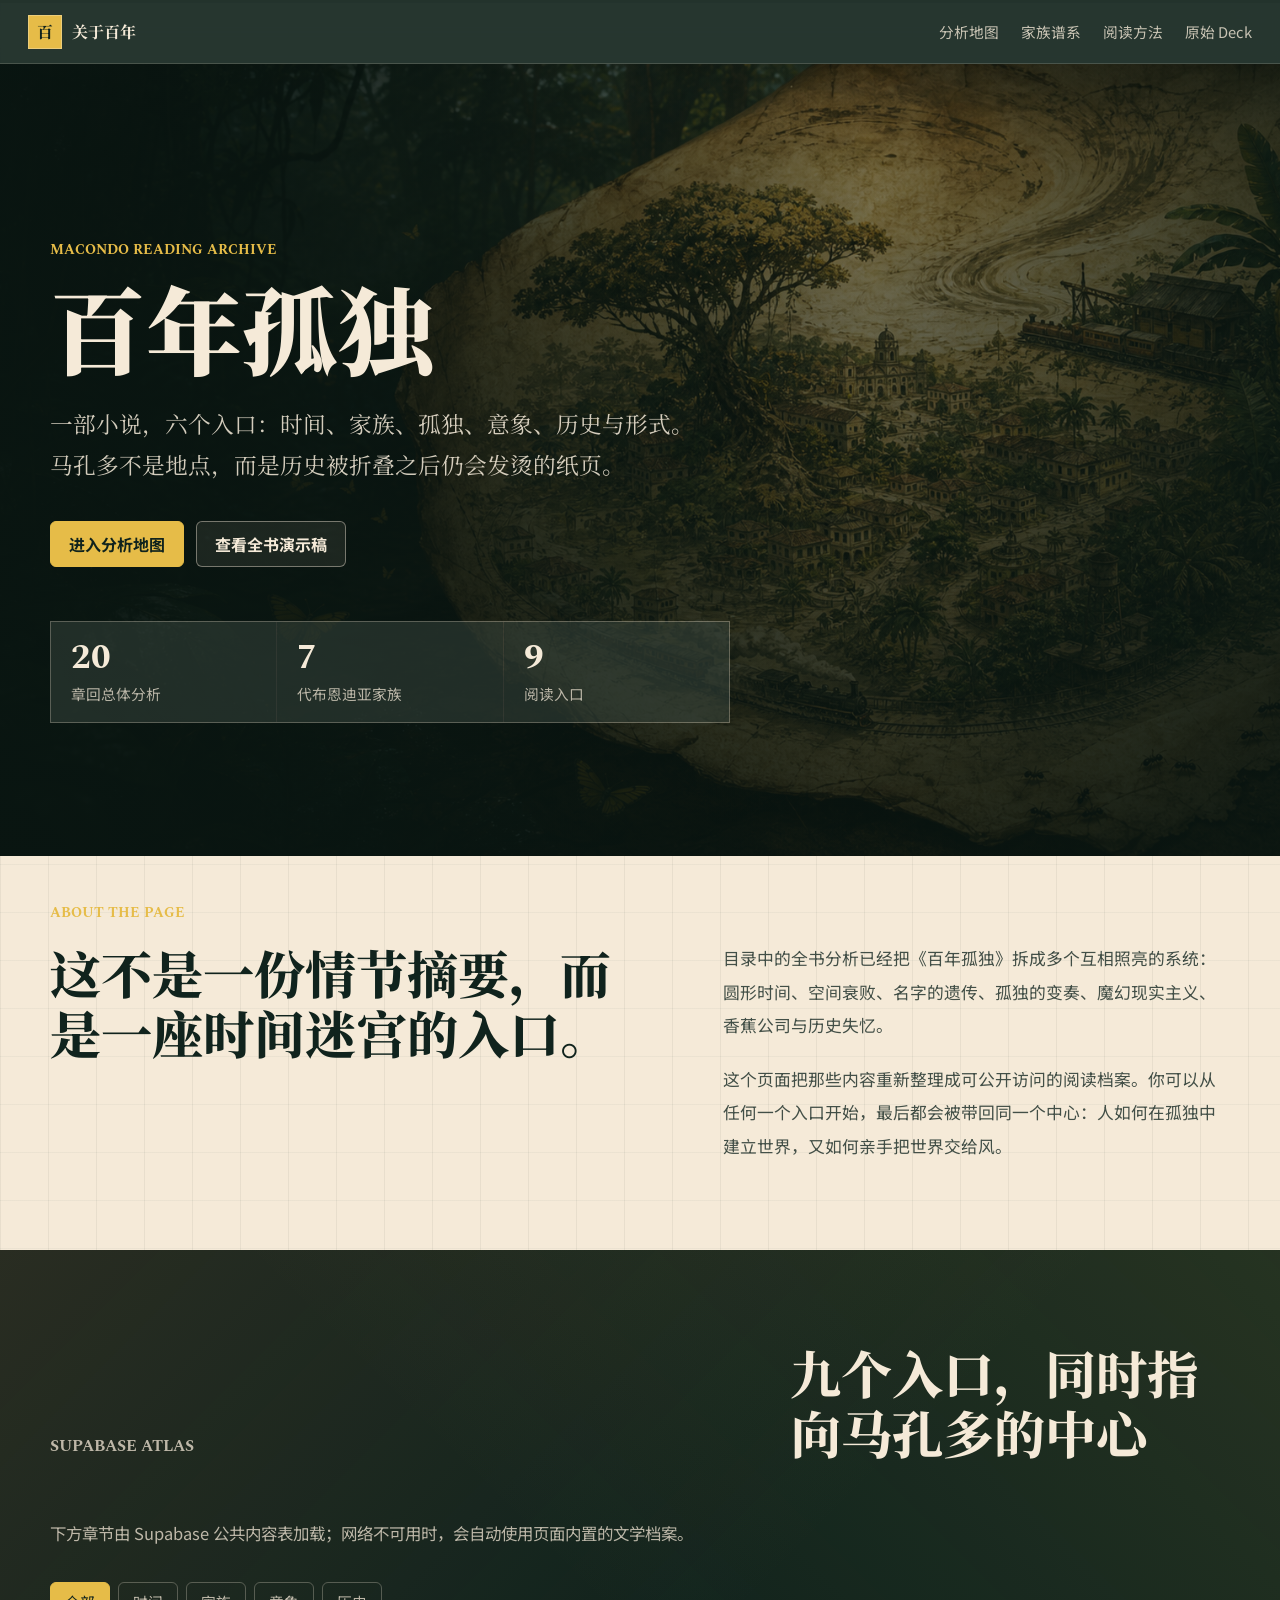
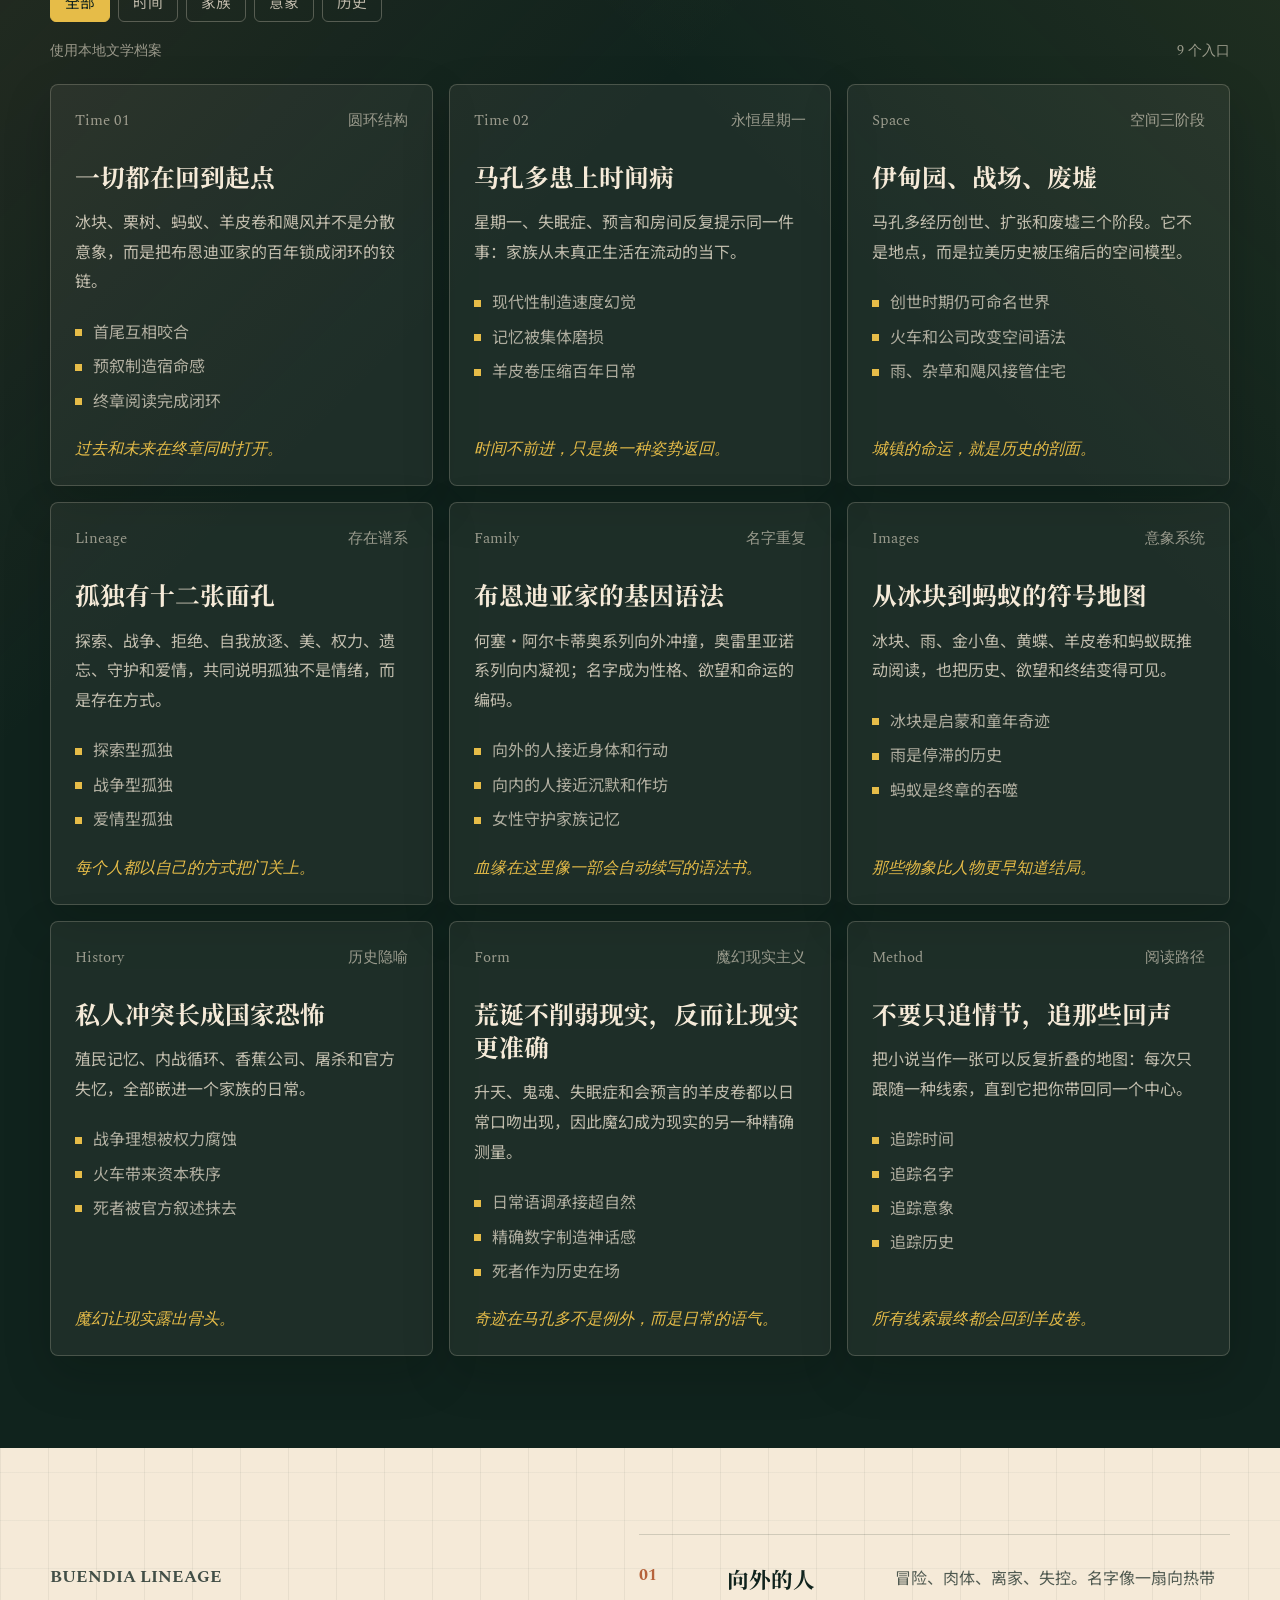
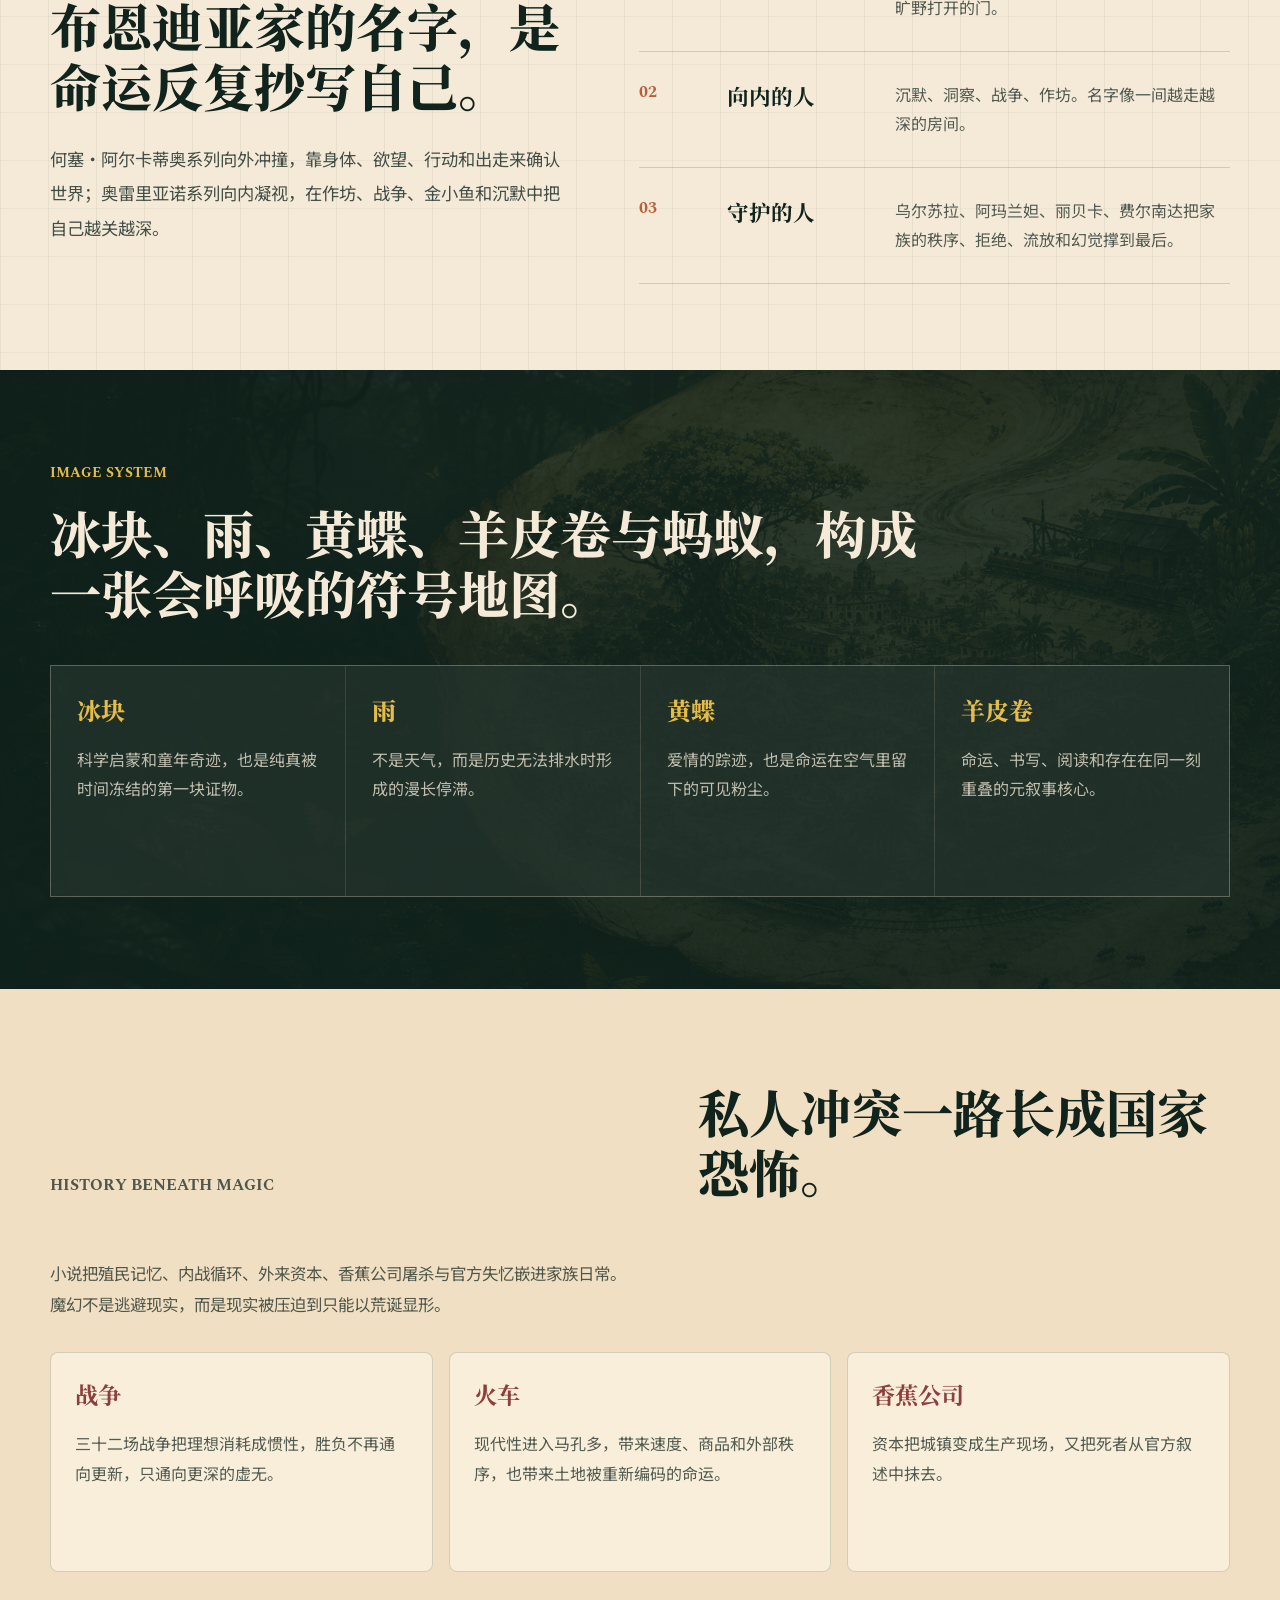
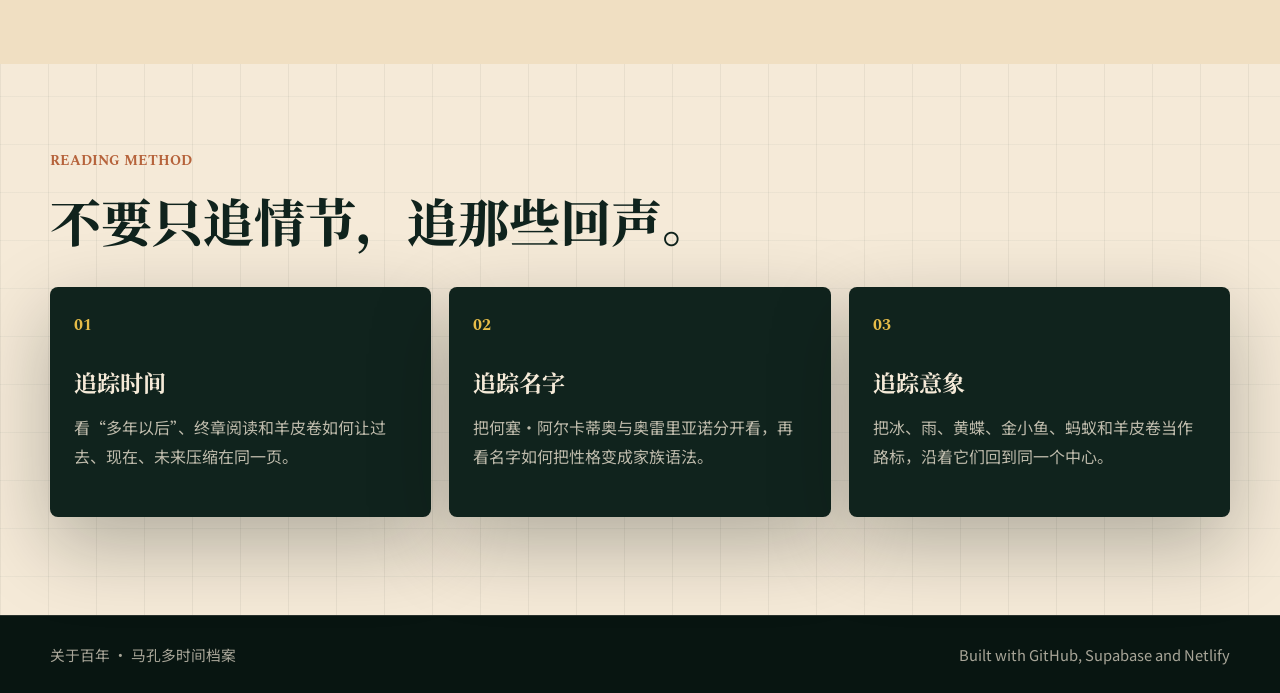
==== index.html @ 20f26c53 "Build Macondo reading page" ====
<!DOCTYPE html>
<html lang="zh-CN">
<head>
  <meta charset="UTF-8">
  <meta name="viewport" content="width=device-width, initial-scale=1.0">
  <title>关于百年 | 马孔多时间档案</title>
  <meta name="description" content="关于《百年孤独》的全书深度总体分析：时间循环、马孔多、布恩迪亚家族、意象系统、历史隐喻与阅读路径。">
  <meta name="theme-color" content="#10231d">
  <meta property="og:title" content="关于百年 | 马孔多时间档案">
  <meta property="og:description" content="从时间、孤独、家族、意象与历史政治进入《百年孤独》的深度阅读页面。">
  <meta property="og:type" content="website">
  <meta property="og:image" content="assets/macondo-hero.png">
  <link rel="preconnect" href="https://fonts.googleapis.com">
  <link rel="preconnect" href="https://fonts.gstatic.com" crossorigin>
  <link href="https://fonts.googleapis.com/css2?family=Noto+Serif+SC:wght@400;500;600;700;900&family=Noto+Sans+SC:wght@400;500;700;900&family=Spectral:ital,wght@0,400;0,600;0,700;1,500&display=swap" rel="stylesheet">
  <link rel="preload" href="assets/macondo-hero.png" as="image">
  <link rel="stylesheet" href="assets/site.css">
</head>
<body>
  <a class="skip-link" href="#main">跳到正文</a>
  <div class="progress" aria-hidden="true"><span id="scroll-progress"></span></div>

  <header class="site-header">
    <a class="brand" href="#top" aria-label="关于百年首页">
      <span class="brand-mark">百</span>
      <span>关于百年</span>
    </a>
    <nav aria-label="主导航">
      <a href="#atlas">分析地图</a>
      <a href="#lineage">家族谱系</a>
      <a href="#method">阅读方法</a>
      <a href="deck.html">原始 Deck</a>
    </nav>
  </header>

  <main id="main">
    <section class="hero" id="top" aria-labelledby="hero-title">
      <picture class="hero-art">
        <img src="assets/macondo-hero.png" alt="雨林、羊皮卷地图、火车与黄蝶交织成的马孔多意象插画">
      </picture>
      <div class="hero-shade" aria-hidden="true"></div>
      <div class="hero-inner">
        <p class="eyebrow">Macondo Reading Archive</p>
        <h1 id="hero-title">百年孤独</h1>
        <p class="hero-copy">
          一部小说，六个入口：时间、家族、孤独、意象、历史与形式。马孔多不是地点，而是历史被折叠之后仍会发烫的纸页。
        </p>
        <div class="hero-actions">
          <a class="button primary" href="#atlas">进入分析地图</a>
          <a class="button ghost" href="deck.html">查看全书演示稿</a>
        </div>
        <dl class="hero-facts" aria-label="页面摘要">
          <div>
            <dt>20</dt>
            <dd>章回总体分析</dd>
          </div>
          <div>
            <dt>7</dt>
            <dd>代布恩迪亚家族</dd>
          </div>
          <div>
            <dt>9</dt>
            <dd>阅读入口</dd>
          </div>
        </dl>
      </div>
    </section>

    <section class="opening" aria-labelledby="opening-title">
      <div class="section-kicker">About the Page</div>
      <div class="opening-grid">
        <h2 id="opening-title">这不是一份情节摘要，而是一座时间迷宫的入口。</h2>
        <div class="opening-copy">
          <p>
            目录中的全书分析已经把《百年孤独》拆成多个互相照亮的系统：圆形时间、空间衰败、名字的遗传、孤独的变奏、魔幻现实主义、香蕉公司与历史失忆。
          </p>
          <p>
            这个页面把那些内容重新整理成可公开访问的阅读档案。你可以从任何一个入口开始，最后都会被带回同一个中心：人如何在孤独中建立世界，又如何亲手把世界交给风。
          </p>
        </div>
      </div>
    </section>

    <section class="section dark-band" id="atlas" aria-labelledby="atlas-title">
      <div class="section-head">
        <p class="section-kicker">Supabase Atlas</p>
        <h2 id="atlas-title">九个入口，同时指向马孔多的中心</h2>
        <p>
          下方章节由 Supabase 公共内容表加载；网络不可用时，会自动使用页面内置的文学档案。
        </p>
      </div>

      <div class="lens-bar" aria-label="阅读镜头">
        <button class="lens is-active" type="button" data-lens="all" aria-pressed="true">全部</button>
        <button class="lens" type="button" data-lens="time" aria-pressed="false">时间</button>
        <button class="lens" type="button" data-lens="lineage" aria-pressed="false">家族</button>
        <button class="lens" type="button" data-lens="image" aria-pressed="false">意象</button>
        <button class="lens" type="button" data-lens="history" aria-pressed="false">历史</button>
      </div>

      <div class="source-line">
        <span id="data-source">正在连接 Supabase</span>
        <span id="section-count">0 个入口</span>
      </div>

      <div class="analysis-grid" id="sections-grid" aria-live="polite"></div>
    </section>

    <section class="section split-section" id="lineage" aria-labelledby="lineage-title">
      <div class="portrait-panel">
        <p class="section-kicker">Buendia Lineage</p>
        <h2 id="lineage-title">布恩迪亚家的名字，是命运反复抄写自己。</h2>
        <p>
          何塞·阿尔卡蒂奥系列向外冲撞，靠身体、欲望、行动和出走来确认世界；奥雷里亚诺系列向内凝视，在作坊、战争、金小鱼和沉默中把自己越关越深。
        </p>
      </div>
      <div class="lineage-table" role="list" aria-label="人物阅读线索">
        <article role="listitem">
          <span>01</span>
          <h3>向外的人</h3>
          <p>冒险、肉体、离家、失控。名字像一扇向热带旷野打开的门。</p>
        </article>
        <article role="listitem">
          <span>02</span>
          <h3>向内的人</h3>
          <p>沉默、洞察、战争、作坊。名字像一间越走越深的房间。</p>
        </article>
        <article role="listitem">
          <span>03</span>
          <h3>守护的人</h3>
          <p>乌尔苏拉、阿玛兰妲、丽贝卡、费尔南达把家族的秩序、拒绝、流放和幻觉撑到最后。</p>
        </article>
      </div>
    </section>

    <section class="image-river" aria-labelledby="river-title">
      <div class="section-kicker">Image System</div>
      <h2 id="river-title">冰块、雨、黄蝶、羊皮卷与蚂蚁，构成一张会呼吸的符号地图。</h2>
      <div class="river-track" role="list">
        <article role="listitem">
          <span>冰块</span>
          <p>科学启蒙和童年奇迹，也是纯真被时间冻结的第一块证物。</p>
        </article>
        <article role="listitem">
          <span>雨</span>
          <p>不是天气，而是历史无法排水时形成的漫长停滞。</p>
        </article>
        <article role="listitem">
          <span>黄蝶</span>
          <p>爱情的踪迹，也是命运在空气里留下的可见粉尘。</p>
        </article>
        <article role="listitem">
          <span>羊皮卷</span>
          <p>命运、书写、阅读和存在在同一刻重叠的元叙事核心。</p>
        </article>
      </div>
    </section>

    <section class="section history-section" aria-labelledby="history-title">
      <div class="section-head compact">
        <p class="section-kicker">History Beneath Magic</p>
        <h2 id="history-title">私人冲突一路长成国家恐怖。</h2>
        <p>
          小说把殖民记忆、内战循环、外来资本、香蕉公司屠杀与官方失忆嵌进家族日常。魔幻不是逃避现实，而是现实被压迫到只能以荒诞显形。
        </p>
      </div>
      <div class="history-grid">
        <article>
          <strong>战争</strong>
          <p>三十二场战争把理想消耗成惯性，胜负不再通向更新，只通向更深的虚无。</p>
        </article>
        <article>
          <strong>火车</strong>
          <p>现代性进入马孔多，带来速度、商品和外部秩序，也带来土地被重新编码的命运。</p>
        </article>
        <article>
          <strong>香蕉公司</strong>
          <p>资本把城镇变成生产现场，又把死者从官方叙述中抹去。</p>
        </article>
      </div>
    </section>

    <section class="section method-section" id="method" aria-labelledby="method-title">
      <p class="section-kicker">Reading Method</p>
      <h2 id="method-title">不要只追情节，追那些回声。</h2>
      <div class="method-grid">
        <article>
          <span>01</span>
          <h3>追踪时间</h3>
          <p>看“多年以后”、终章阅读和羊皮卷如何让过去、现在、未来压缩在同一页。</p>
        </article>
        <article>
          <span>02</span>
          <h3>追踪名字</h3>
          <p>把何塞·阿尔卡蒂奥与奥雷里亚诺分开看，再看名字如何把性格变成家族语法。</p>
        </article>
        <article>
          <span>03</span>
          <h3>追踪意象</h3>
          <p>把冰、雨、黄蝶、金小鱼、蚂蚁和羊皮卷当作路标，沿着它们回到同一个中心。</p>
        </article>
      </div>
    </section>
  </main>

  <footer class="site-footer">
    <p>关于百年 · 马孔多时间档案</p>
    <p>Built with GitHub, Supabase and Netlify</p>
  </footer>

  <script src="assets/site.js" defer></script>
</body>
</html>
---- assets/site.css ----
:root {
  --ink: #10231d;
  --ink-2: #1e332a;
  --paper: #f5ead8;
  --paper-2: #d8c49e;
  --copper: #b6633b;
  --gold: #e6bc48;
  --leaf: #547766;
  --rose: #8d3f3c;
  --mist: rgba(245, 234, 216, 0.72);
  --line-dark: rgba(245, 234, 216, 0.2);
  --line-light: rgba(16, 35, 29, 0.16);
  --shadow: 0 28px 80px rgba(5, 15, 12, 0.28);
  --serif: "Noto Serif SC", "Songti SC", "STSong", serif;
  --sans: "Noto Sans SC", "PingFang SC", "Microsoft YaHei", sans-serif;
  --latin: "Spectral", Georgia, serif;
}

* {
  box-sizing: border-box;
}

html {
  scroll-behavior: smooth;
}

body {
  margin: 0;
  color: var(--ink);
  background:
    linear-gradient(90deg, rgba(16, 35, 29, 0.06) 1px, transparent 1px),
    linear-gradient(180deg, rgba(16, 35, 29, 0.04) 1px, transparent 1px),
    var(--paper);
  background-size: 48px 48px;
  font-family: var(--sans);
  -webkit-font-smoothing: antialiased;
  text-rendering: optimizeLegibility;
}

img {
  display: block;
  max-width: 100%;
}

a {
  color: inherit;
  text-decoration: none;
}

button,
a {
  -webkit-tap-highlight-color: transparent;
}

.skip-link {
  position: fixed;
  left: 16px;
  top: 16px;
  z-index: 50;
  transform: translateY(-140%);
  background: var(--paper);
  color: var(--ink);
  padding: 10px 14px;
  border: 1px solid var(--ink);
}

.skip-link:focus {
  transform: translateY(0);
}

.progress {
  position: fixed;
  inset: 0 0 auto;
  height: 3px;
  z-index: 45;
  background: rgba(16, 35, 29, 0.12);
}

.progress span {
  display: block;
  width: 0;
  height: 100%;
  background: linear-gradient(90deg, var(--copper), var(--gold), var(--leaf));
}

.site-header {
  position: sticky;
  top: 0;
  z-index: 40;
  display: flex;
  align-items: center;
  justify-content: space-between;
  min-height: 64px;
  padding: 0 28px;
  color: var(--paper);
  background: rgba(16, 35, 29, 0.9);
  border-bottom: 1px solid rgba(245, 234, 216, 0.16);
  backdrop-filter: blur(18px);
}

.brand {
  display: inline-flex;
  align-items: center;
  gap: 10px;
  font-family: var(--serif);
  font-weight: 700;
}

.brand-mark {
  display: grid;
  place-items: center;
  width: 34px;
  height: 34px;
  color: var(--ink);
  background: var(--gold);
  border: 1px solid rgba(245, 234, 216, 0.35);
}

.site-header nav {
  display: flex;
  align-items: center;
  gap: 22px;
  font-size: 0.92rem;
}

.site-header nav a {
  opacity: 0.78;
}

.site-header nav a:hover,
.site-header nav a:focus-visible {
  opacity: 1;
}

.hero {
  position: relative;
  min-height: 88svh;
  overflow: hidden;
  color: var(--paper);
  background: var(--ink);
}

.hero-art,
.hero-art img,
.hero-shade {
  position: absolute;
  inset: 0;
}

.hero-art img {
  width: 100%;
  height: 100%;
  object-fit: cover;
  object-position: center center;
}

.hero-shade {
  background:
    linear-gradient(90deg, rgba(9, 21, 17, 0.94), rgba(9, 21, 17, 0.72) 35%, rgba(9, 21, 17, 0.28) 68%, rgba(9, 21, 17, 0.64)),
    linear-gradient(180deg, rgba(9, 21, 17, 0.22), rgba(9, 21, 17, 0.82));
}

.hero-inner {
  position: relative;
  z-index: 2;
  width: min(1180px, calc(100% - 48px));
  min-height: 88svh;
  margin: 0 auto;
  padding: 86px 0 44px;
  display: flex;
  flex-direction: column;
  justify-content: center;
}

.eyebrow,
.section-kicker {
  margin: 0 0 18px;
  font-family: var(--latin);
  font-size: 0.88rem;
  font-weight: 700;
  text-transform: uppercase;
  color: var(--gold);
  letter-spacing: 0;
}

.hero h1 {
  max-width: 760px;
  margin: 0;
  font-family: var(--serif);
  font-size: 6rem;
  line-height: 1;
  font-weight: 900;
  letter-spacing: 0;
}

.hero-copy {
  max-width: 660px;
  margin: 28px 0 0;
  color: rgba(245, 234, 216, 0.86);
  font-family: var(--serif);
  font-size: 1.42rem;
  line-height: 1.8;
}

.hero-actions {
  display: flex;
  flex-wrap: wrap;
  gap: 12px;
  margin-top: 36px;
}

.button {
  display: inline-flex;
  align-items: center;
  justify-content: center;
  min-height: 46px;
  padding: 0 18px;
  border: 1px solid rgba(245, 234, 216, 0.42);
  border-radius: 6px;
  font-weight: 700;
  transition: transform 180ms ease, background 180ms ease, border-color 180ms ease;
}

.button:hover,
.button:focus-visible {
  transform: translateY(-2px);
}

.button.primary {
  color: var(--ink);
  background: var(--gold);
  border-color: var(--gold);
}

.button.ghost {
  color: var(--paper);
  background: rgba(245, 234, 216, 0.08);
}

.hero-facts {
  display: grid;
  grid-template-columns: repeat(3, minmax(120px, 1fr));
  gap: 1px;
  width: min(680px, 100%);
  margin: 54px 0 0;
  border: 1px solid rgba(245, 234, 216, 0.22);
  background: rgba(245, 234, 216, 0.16);
}

.hero-facts div {
  padding: 18px 20px;
  background: rgba(16, 35, 29, 0.42);
}

.hero-facts dt {
  font-family: var(--latin);
  font-size: 2.2rem;
  font-weight: 700;
  line-height: 1;
}

.hero-facts dd {
  margin: 8px 0 0;
  color: rgba(245, 234, 216, 0.72);
  font-size: 0.92rem;
}

.opening,
.section,
.image-river {
  width: min(1180px, calc(100% - 48px));
  margin: 0 auto;
  padding: 86px 0;
}

.opening {
  padding-top: 46px;
}

.opening-grid {
  display: grid;
  grid-template-columns: minmax(0, 0.95fr) minmax(320px, 0.8fr);
  gap: 72px;
  align-items: start;
}

.opening h2,
.section-head h2,
.portrait-panel h2,
.image-river h2,
.method-section h2 {
  margin: 0;
  font-family: var(--serif);
  font-size: 3.2rem;
  line-height: 1.18;
  font-weight: 800;
  letter-spacing: 0;
}

.opening-copy {
  display: grid;
  gap: 20px;
  color: rgba(16, 35, 29, 0.78);
  font-size: 1.05rem;
  line-height: 2;
}

.opening-copy p,
.section-head p,
.portrait-panel p,
.history-section p,
.method-grid p,
.image-river p,
.lineage-table p {
  margin: 0;
}

.dark-band {
  width: 100%;
  max-width: none;
  margin: 0;
  padding: 92px max(24px, calc((100vw - 1180px) / 2));
  color: var(--paper);
  background:
    linear-gradient(135deg, rgba(182, 99, 59, 0.15), transparent 36%),
    linear-gradient(225deg, rgba(230, 188, 72, 0.1), transparent 34%),
    var(--ink);
}

.section-head {
  display: grid;
  grid-template-columns: minmax(0, 0.9fr) minmax(280px, 0.58fr);
  gap: 56px;
  align-items: end;
  margin-bottom: 32px;
}

.section-head p {
  color: rgba(245, 234, 216, 0.74);
  font-size: 1.03rem;
  line-height: 1.9;
}

.section-head.compact {
  grid-template-columns: minmax(0, 0.8fr) minmax(280px, 0.72fr);
}

.lens-bar {
  display: flex;
  flex-wrap: wrap;
  gap: 8px;
  margin: 30px 0 18px;
}

.lens {
  min-height: 40px;
  padding: 0 14px;
  color: rgba(245, 234, 216, 0.74);
  background: transparent;
  border: 1px solid rgba(245, 234, 216, 0.28);
  border-radius: 6px;
  font: inherit;
  font-size: 0.92rem;
  cursor: pointer;
}

.lens:hover,
.lens:focus-visible,
.lens.is-active {
  color: var(--ink);
  background: var(--gold);
  border-color: var(--gold);
}

.source-line {
  display: flex;
  justify-content: space-between;
  gap: 18px;
  color: rgba(245, 234, 216, 0.58);
  font-family: var(--latin);
  font-size: 0.9rem;
  margin-bottom: 22px;
}

.analysis-grid {
  display: grid;
  grid-template-columns: repeat(3, minmax(0, 1fr));
  gap: 16px;
}

.analysis-card {
  min-height: 306px;
  padding: 24px;
  display: flex;
  flex-direction: column;
  border: 1px solid var(--line-dark);
  border-radius: 8px;
  background: rgba(245, 234, 216, 0.06);
  box-shadow: 0 18px 48px rgba(3, 10, 8, 0.18);
}

.analysis-card.is-hidden {
  display: none;
}

.card-top {
  display: flex;
  justify-content: space-between;
  gap: 16px;
  color: rgba(245, 234, 216, 0.58);
  font-family: var(--latin);
  font-size: 0.92rem;
}

.analysis-card h3 {
  margin: 28px 0 14px;
  font-family: var(--serif);
  font-size: 1.55rem;
  line-height: 1.35;
  letter-spacing: 0;
}

.analysis-card p {
  margin: 0;
  color: rgba(245, 234, 216, 0.76);
  line-height: 1.85;
}

.analysis-card ul {
  display: grid;
  gap: 8px;
  margin: 22px 0 0;
  padding: 0;
  list-style: none;
  color: rgba(245, 234, 216, 0.68);
  line-height: 1.65;
}

.analysis-card li {
  position: relative;
  padding-left: 18px;
}

.analysis-card li::before {
  content: "";
  position: absolute;
  left: 0;
  top: 0.72em;
  width: 7px;
  height: 7px;
  background: var(--gold);
}

.card-accent {
  margin-top: auto;
  padding-top: 24px;
  color: var(--gold);
  font-family: var(--latin);
  font-style: italic;
}

.split-section {
  display: grid;
  grid-template-columns: minmax(0, 0.8fr) minmax(340px, 0.9fr);
  gap: 64px;
  align-items: start;
}

.portrait-panel {
  position: sticky;
  top: 92px;
}

.portrait-panel p {
  margin-top: 26px;
  color: rgba(16, 35, 29, 0.78);
  font-size: 1.08rem;
  line-height: 2;
}

.lineage-table {
  display: grid;
  border-top: 1px solid var(--line-light);
}

.lineage-table article {
  display: grid;
  grid-template-columns: 70px 150px minmax(0, 1fr);
  gap: 18px;
  padding: 28px 0;
  border-bottom: 1px solid var(--line-light);
}

.lineage-table span {
  color: var(--copper);
  font-family: var(--latin);
  font-weight: 700;
}

.lineage-table h3 {
  margin: 0;
  font-family: var(--serif);
  font-size: 1.35rem;
}

.lineage-table p {
  color: rgba(16, 35, 29, 0.72);
  line-height: 1.85;
}

.image-river {
  width: 100%;
  max-width: none;
  padding: 92px max(24px, calc((100vw - 1180px) / 2));
  color: var(--paper);
  background:
    linear-gradient(180deg, rgba(16, 35, 29, 0.86), rgba(16, 35, 29, 0.92)),
    url("macondo-hero.png") center center / cover;
}

.image-river h2 {
  max-width: 900px;
}

.river-track {
  display: grid;
  grid-template-columns: repeat(4, minmax(0, 1fr));
  gap: 1px;
  margin-top: 42px;
  border: 1px solid rgba(245, 234, 216, 0.18);
  background: rgba(245, 234, 216, 0.18);
}

.river-track article {
  min-height: 230px;
  padding: 26px;
  background: rgba(16, 35, 29, 0.64);
}

.river-track span {
  display: block;
  margin-bottom: 18px;
  color: var(--gold);
  font-family: var(--serif);
  font-size: 1.5rem;
  font-weight: 800;
}

.river-track p {
  color: rgba(245, 234, 216, 0.76);
  line-height: 1.8;
}

.history-section {
  width: 100%;
  max-width: none;
  margin: 0;
  padding: 92px max(24px, calc((100vw - 1180px) / 2));
  background: #f0dfc2;
}

.history-section .section-kicker {
  color: var(--rose);
}

.history-section .section-head p {
  color: rgba(16, 35, 29, 0.72);
}

.history-grid {
  display: grid;
  grid-template-columns: repeat(3, minmax(0, 1fr));
  gap: 16px;
}

.history-grid article {
  min-height: 220px;
  padding: 24px;
  border: 1px solid var(--line-light);
  border-radius: 8px;
  background: rgba(255, 250, 238, 0.55);
}

.history-grid strong {
  display: block;
  margin-bottom: 18px;
  color: var(--rose);
  font-family: var(--serif);
  font-size: 1.45rem;
}

.history-grid p {
  color: rgba(16, 35, 29, 0.72);
  line-height: 1.85;
}

.method-section {
  padding-bottom: 98px;
}

.method-section .section-kicker {
  color: var(--copper);
}

.method-grid {
  display: grid;
  grid-template-columns: repeat(3, minmax(0, 1fr));
  gap: 18px;
  margin-top: 36px;
}

.method-grid article {
  min-height: 230px;
  padding: 24px;
  color: var(--paper);
  border-radius: 8px;
  background: var(--ink);
  box-shadow: var(--shadow);
}

.method-grid span {
  color: var(--gold);
  font-family: var(--latin);
  font-weight: 700;
}

.method-grid h3 {
  margin: 28px 0 14px;
  font-family: var(--serif);
  font-size: 1.45rem;
}

.method-grid p {
  color: rgba(245, 234, 216, 0.76);
  line-height: 1.85;
}

.site-footer {
  display: flex;
  justify-content: space-between;
  gap: 20px;
  padding: 28px max(24px, calc((100vw - 1180px) / 2));
  color: rgba(245, 234, 216, 0.68);
  background: #081511;
  border-top: 1px solid rgba(245, 234, 216, 0.14);
  font-size: 0.92rem;
}

.site-footer p {
  margin: 0;
}

.reveal {
  opacity: 0;
  transform: translateY(16px);
  transition: opacity 520ms ease, transform 520ms ease;
}

.reveal.is-visible {
  opacity: 1;
  transform: translateY(0);
}

@media (max-width: 980px) {
  .site-header {
    align-items: flex-start;
    flex-direction: column;
    gap: 12px;
    padding: 14px 20px;
  }

  .site-header nav {
    width: 100%;
    gap: 12px;
    overflow-x: auto;
    padding-bottom: 2px;
  }

  .hero h1 {
    font-size: 4.2rem;
  }

  .hero-copy {
    font-size: 1.18rem;
  }

  .opening-grid,
  .section-head,
  .section-head.compact,
  .split-section {
    grid-template-columns: 1fr;
    gap: 32px;
  }

  .portrait-panel {
    position: static;
  }

  .analysis-grid,
  .history-grid,
  .method-grid {
    grid-template-columns: repeat(2, minmax(0, 1fr));
  }

  .river-track {
    grid-template-columns: repeat(2, minmax(0, 1fr));
  }
}

@media (max-width: 680px) {
  .hero {
    min-height: 86svh;
  }

  .hero-inner {
    width: min(100% - 32px, 1180px);
    min-height: 86svh;
    padding-top: 48px;
  }

  .hero h1 {
    font-size: 3rem;
  }

  .hero-copy {
    font-size: 1.02rem;
    line-height: 1.8;
  }

  .hero-facts {
    grid-template-columns: 1fr;
  }

  .opening,
  .section,
  .image-river,
  .dark-band,
  .history-section {
    width: 100%;
    padding: 62px 16px;
  }

  .opening h2,
  .section-head h2,
  .portrait-panel h2,
  .image-river h2,
  .method-section h2 {
    font-size: 2.15rem;
  }

  .analysis-grid,
  .history-grid,
  .method-grid,
  .river-track {
    grid-template-columns: 1fr;
  }

  .lineage-table article {
    grid-template-columns: 1fr;
    gap: 10px;
  }

  .source-line,
  .site-footer {
    flex-direction: column;
  }
}

@media (prefers-reduced-motion: reduce) {
  *,
  *::before,
  *::after {
    scroll-behavior: auto !important;
    transition: none !important;
    animation: none !important;
  }
}
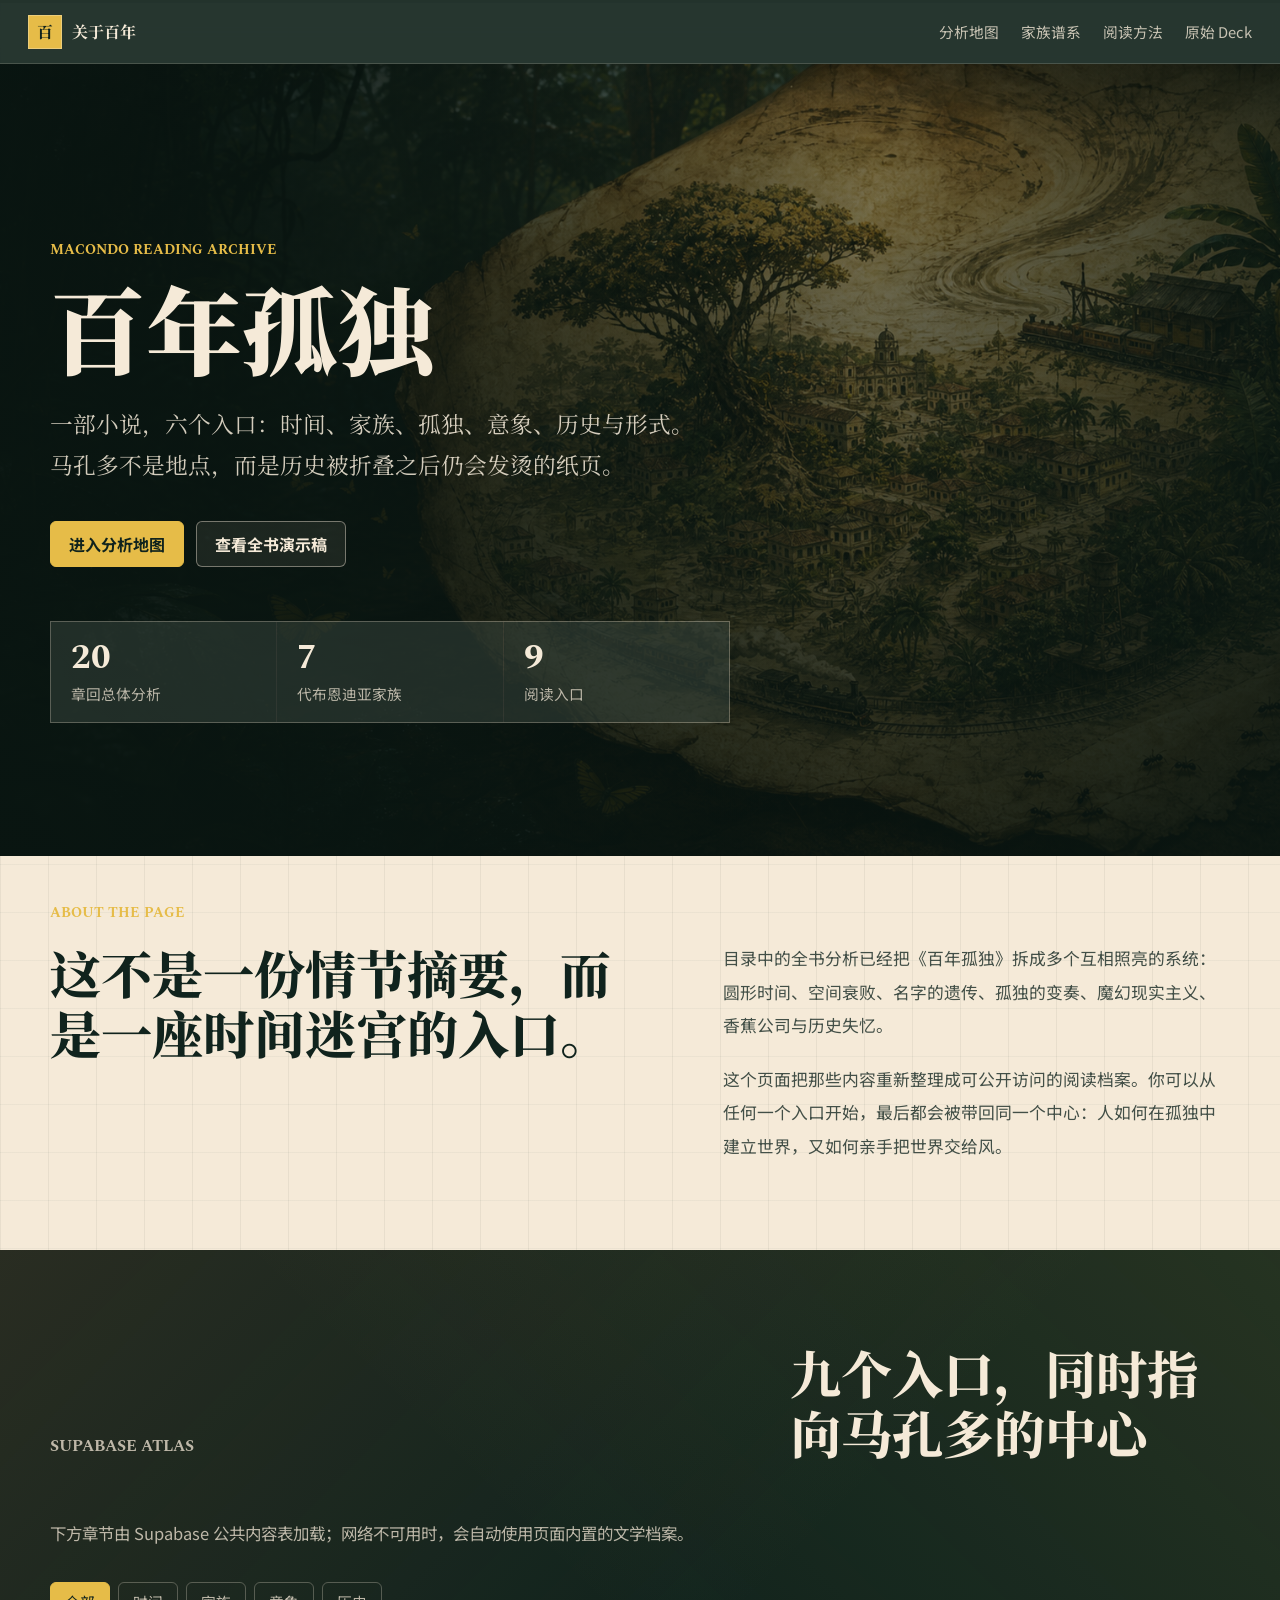
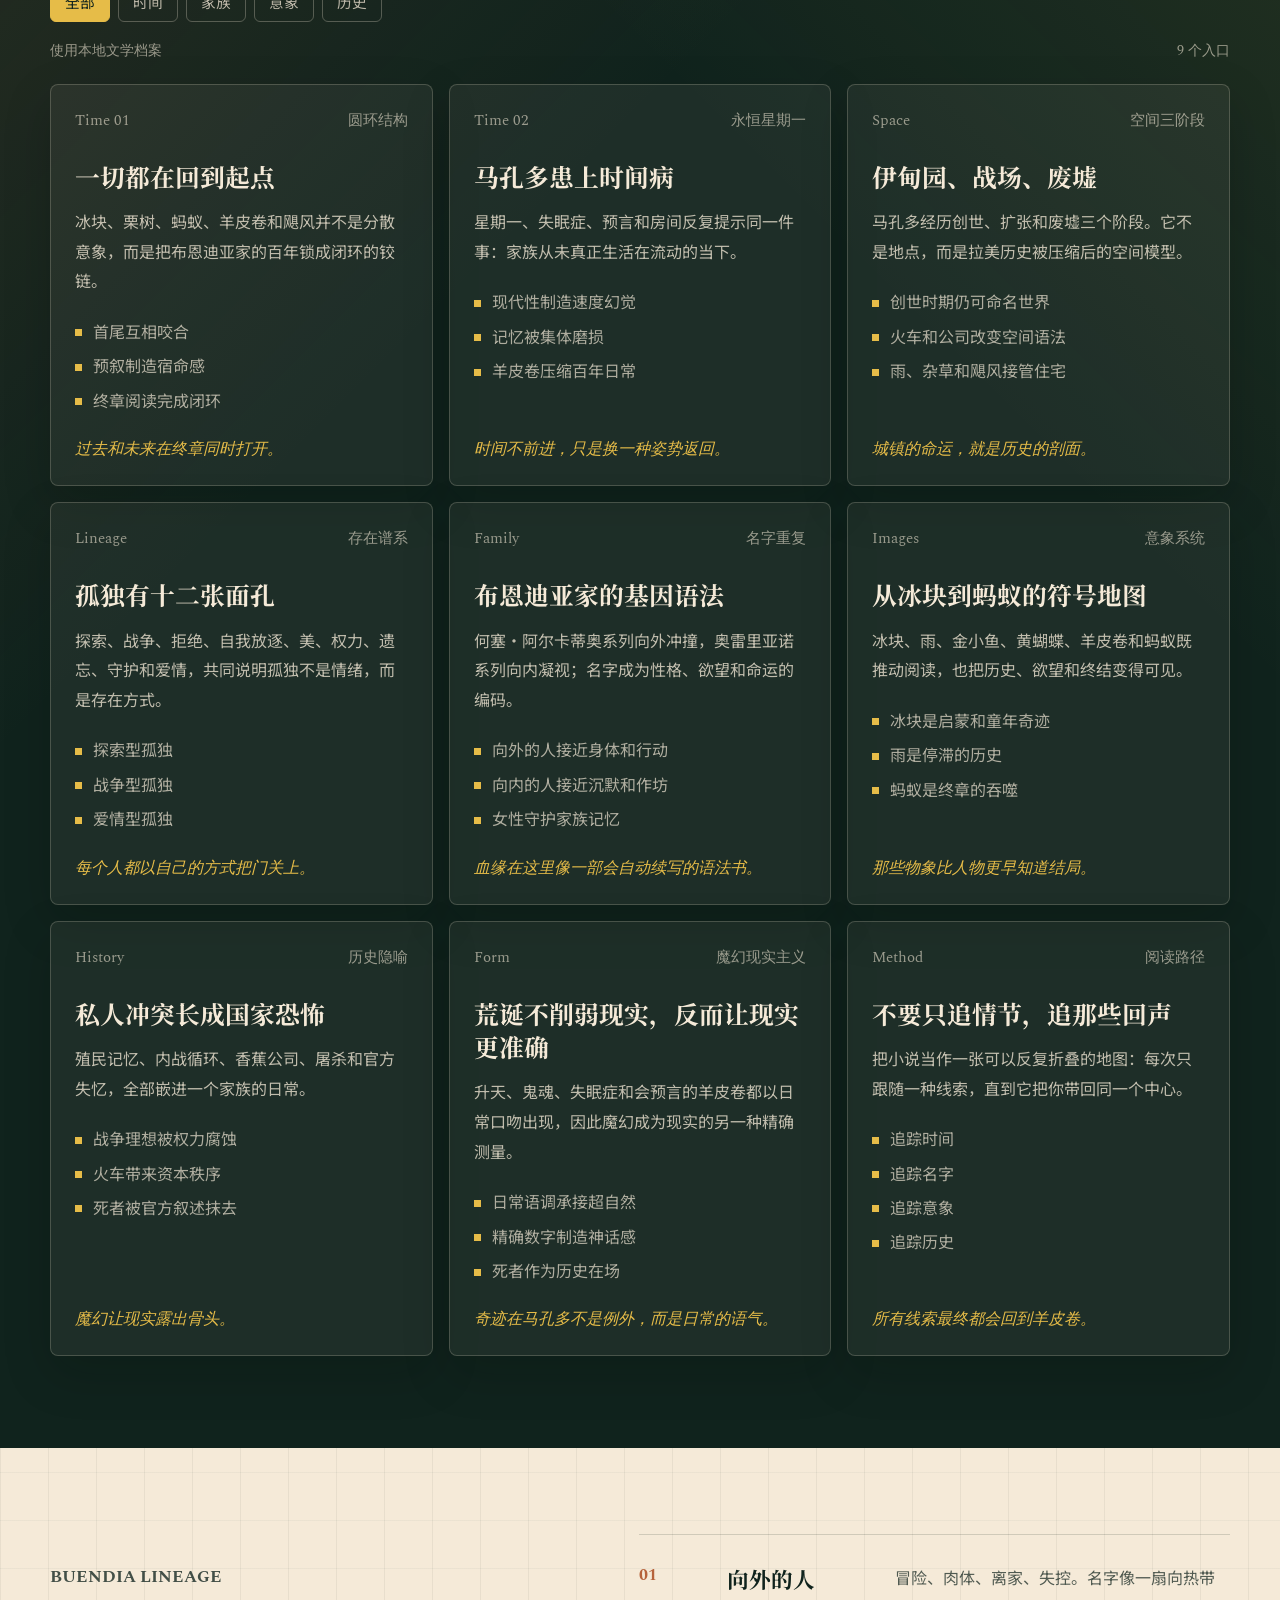
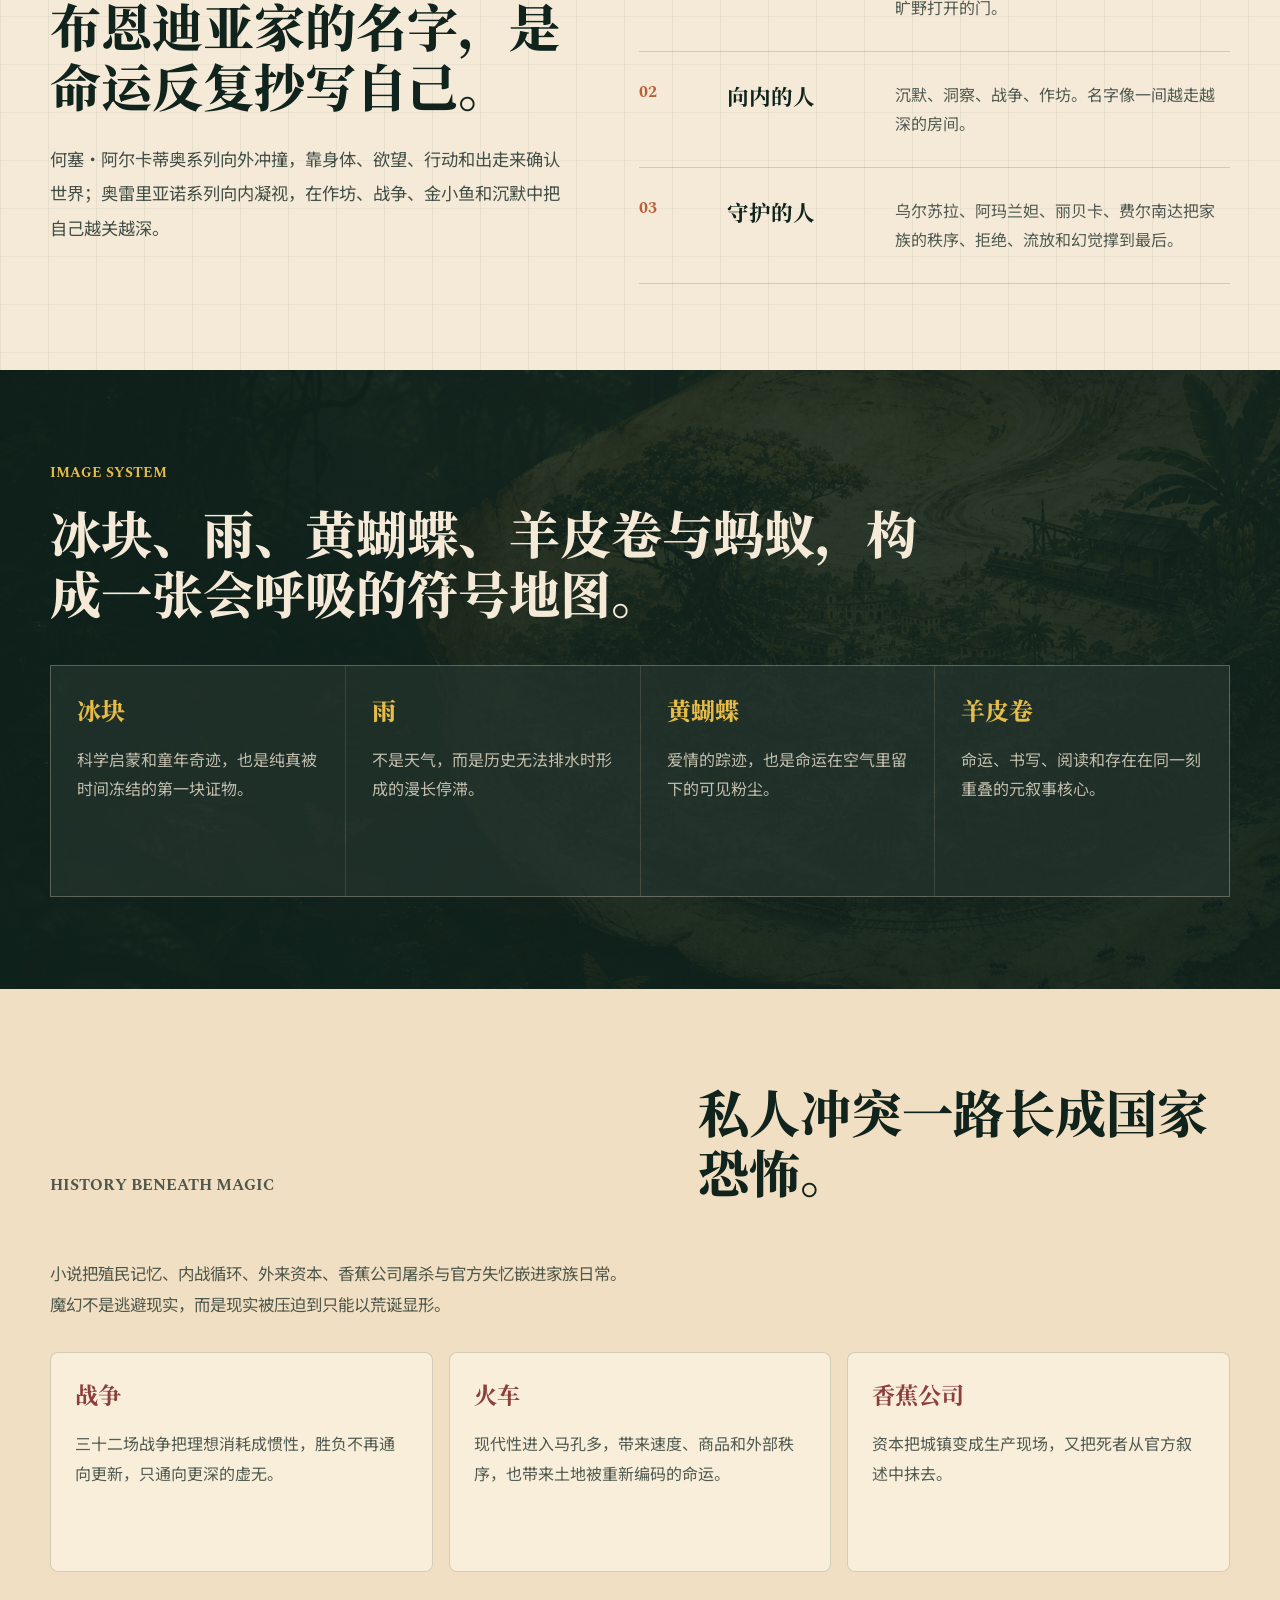
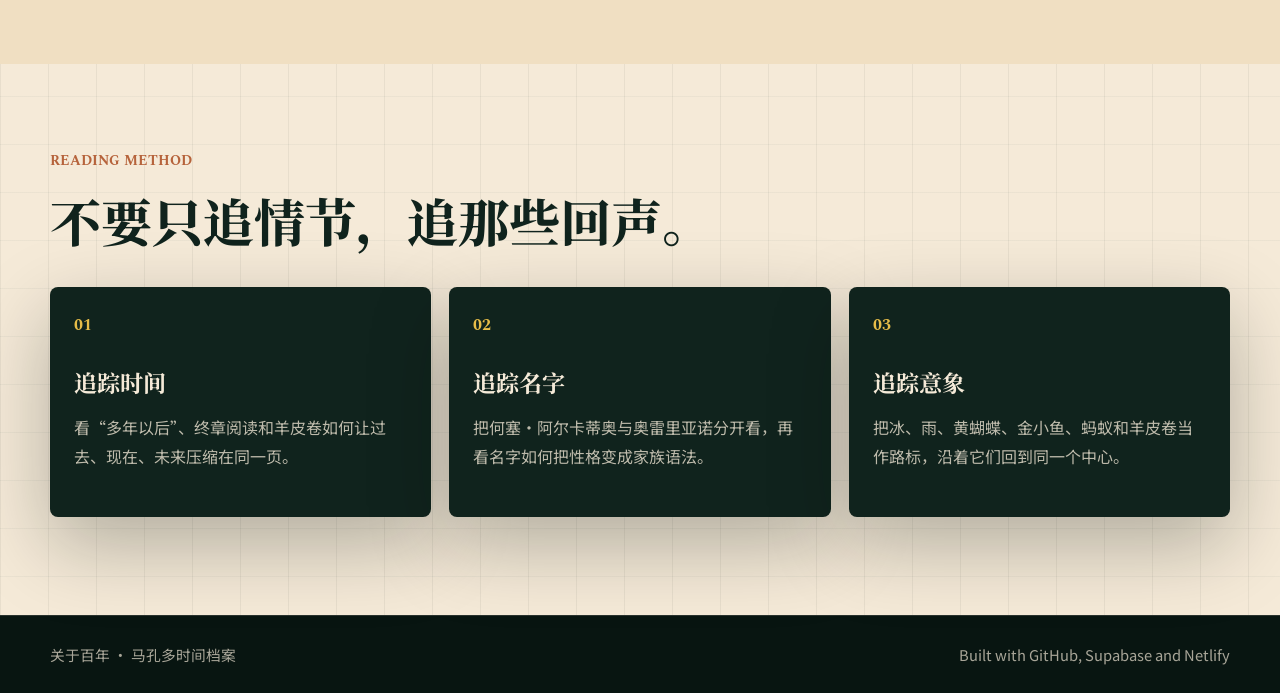
==== commit aa6ba998: "Fix yellow butterfly label" ====
--- a/index.html
+++ b/index.html
@@ -36,7 +36,7 @@
   <main id="main">
     <section class="hero" id="top" aria-labelledby="hero-title">
       <picture class="hero-art">
-        <img src="assets/macondo-hero.png" alt="雨林、羊皮卷地图、火车与黄蝶交织成的马孔多意象插画">
+        <img src="assets/macondo-hero.png" alt="雨林、羊皮卷地图、火车与黄蝴蝶交织成的马孔多意象插画">
       </picture>
       <div class="hero-shade" aria-hidden="true"></div>
       <div class="hero-inner">
@@ -135,7 +135,7 @@
 
     <section class="image-river" aria-labelledby="river-title">
       <div class="section-kicker">Image System</div>
-      <h2 id="river-title">冰块、雨、黄蝶、羊皮卷与蚂蚁，构成一张会呼吸的符号地图。</h2>
+      <h2 id="river-title">冰块、雨、黄蝴蝶、羊皮卷与蚂蚁，构成一张会呼吸的符号地图。</h2>
       <div class="river-track" role="list">
         <article role="listitem">
           <span>冰块</span>
@@ -146,7 +146,7 @@
           <p>不是天气，而是历史无法排水时形成的漫长停滞。</p>
         </article>
         <article role="listitem">
-          <span>黄蝶</span>
+          <span>黄蝴蝶</span>
           <p>爱情的踪迹，也是命运在空气里留下的可见粉尘。</p>
         </article>
         <article role="listitem">
@@ -197,7 +197,7 @@
         <article>
           <span>03</span>
           <h3>追踪意象</h3>
-          <p>把冰、雨、黄蝶、金小鱼、蚂蚁和羊皮卷当作路标，沿着它们回到同一个中心。</p>
+          <p>把冰、雨、黄蝴蝶、金小鱼、蚂蚁和羊皮卷当作路标，沿着它们回到同一个中心。</p>
         </article>
       </div>
     </section>
